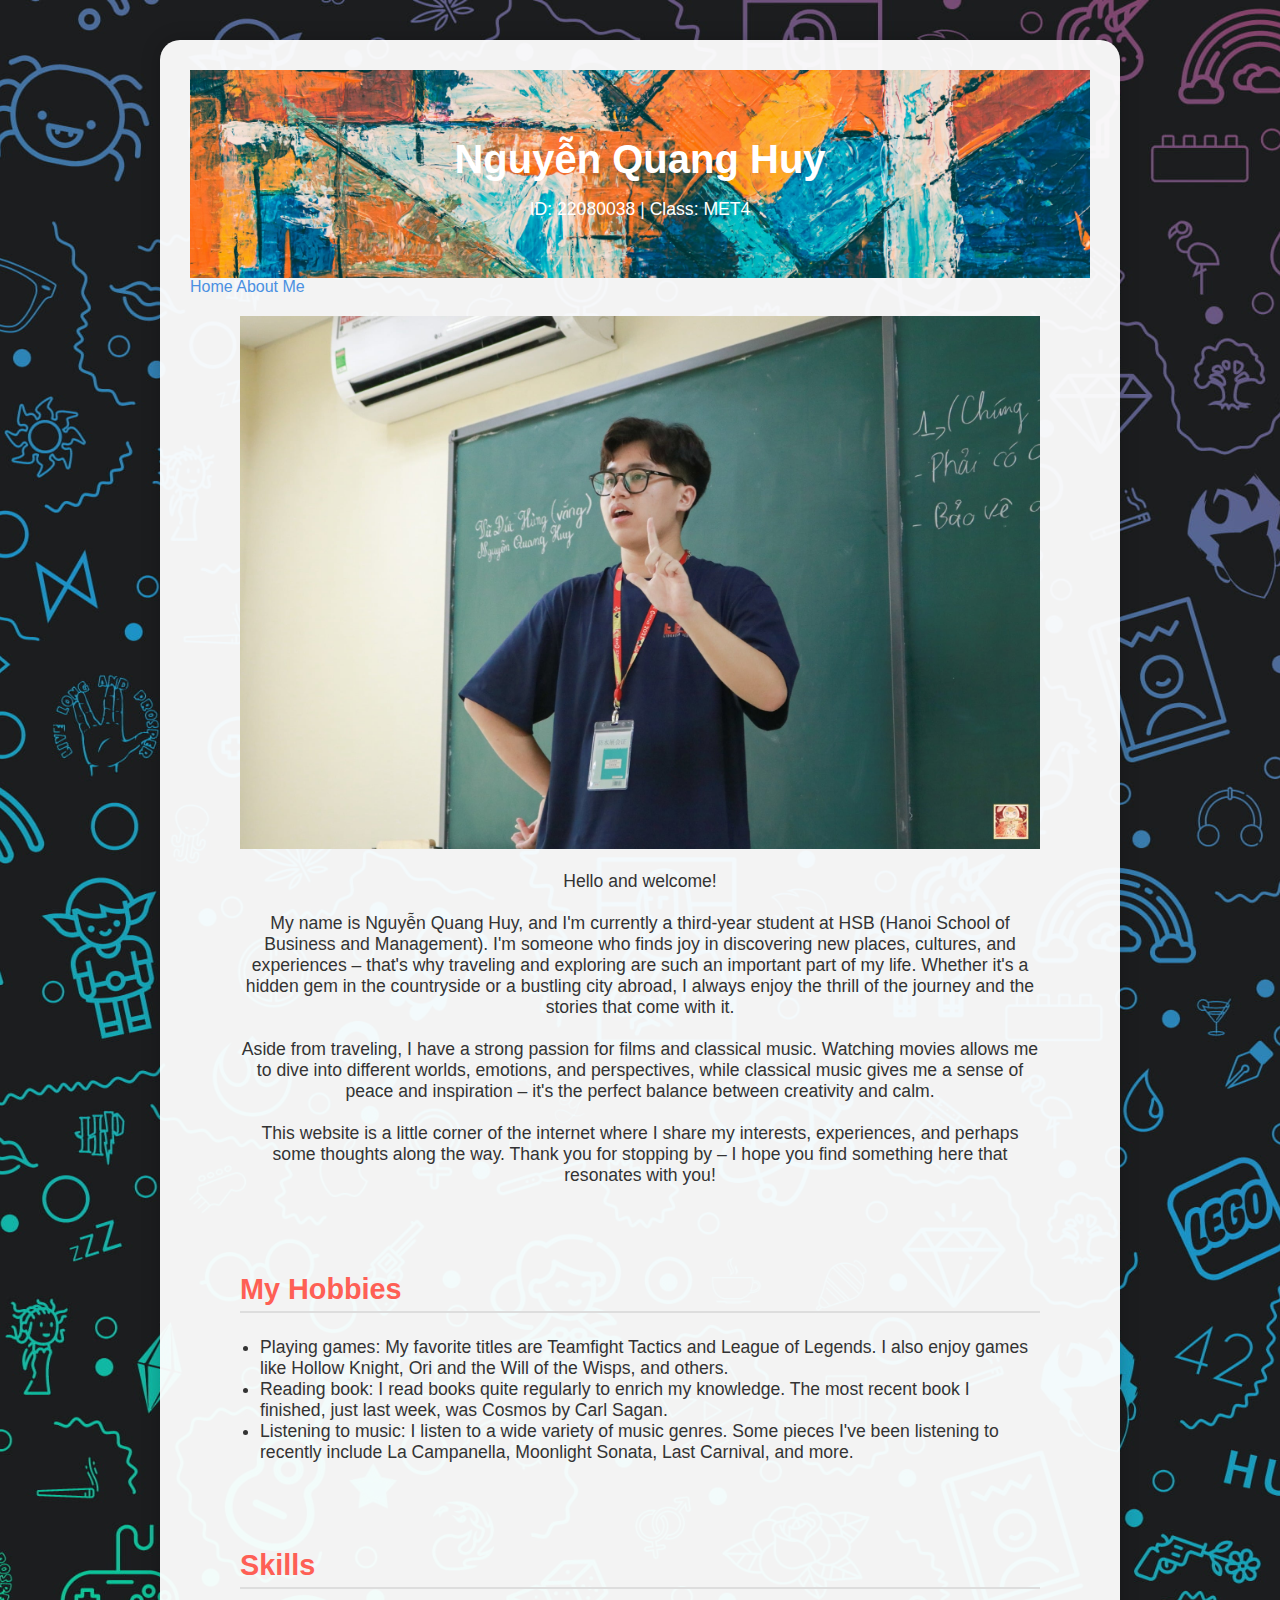
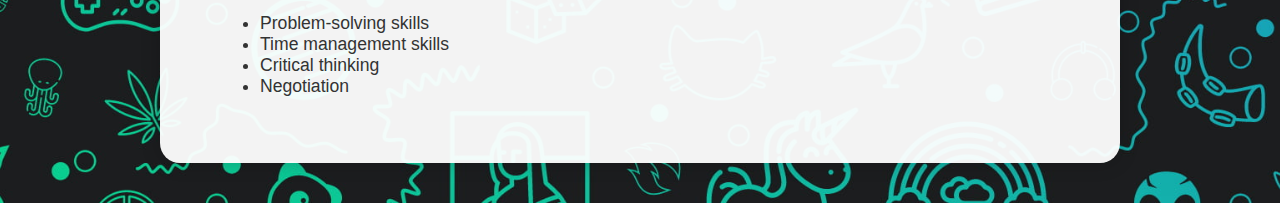
==== about.html @ 1be71d68 "Create about.html" ====
<!DOCTYPE html>
<html lang="en">
  <head>
    <meta charset="UTF-8" />
    <meta name="viewport" content="width=device-width, initial-scale=1.0" />
    <title>About Me</title>
    <link rel="stylesheet" href="styles.css" />
  </head>
  <body>
    <div class="container">
      <header>
        <h1>Nguyễn Quang Huy</h1>
        <p>ID: 22080038 | Class: MET4</p>
      </header>

      <nav class="nav-buttons">
        <a href="index.html" class="nav-button">Home</a>
        <a href="about.html" class="nav-button active">About Me</a>
      </nav>
      
      <section class="intro">
        <img src="portrait.jpg" alt="My Portrait" class="portrait" />
        <p>
          Hello and welcome!
          </br>
          </br>
          My name is Nguyễn Quang Huy, and I'm currently a third-year student at HSB (Hanoi School of Business and Management). I'm someone who finds joy in discovering new places, cultures, and experiences – that's why traveling and exploring are such an important part of my life. Whether it's a hidden gem in the countryside or a bustling city abroad, I always enjoy the thrill of the journey and the stories that come with it.
          </br></br>
          Aside from traveling, I have a strong passion for films and classical music. Watching movies allows me to dive into different worlds, emotions, and perspectives, while classical music gives me a sense of peace and inspiration – it's the perfect balance between creativity and calm.
          </br></br>
          This website is a little corner of the internet where I share my interests, experiences, and perhaps some thoughts along the way.
          Thank you for stopping by – I hope you find something here that resonates with you!
        </p>
      </section>

      <section>
        <h2>My Hobbies</h2>
        <ul>
          <li>Playing games: My favorite titles are Teamfight Tactics and League of Legends. I also enjoy games like Hollow Knight, Ori and the Will of the Wisps, and others.</li>
          <li>Reading book: I read books quite regularly to enrich my knowledge. The most recent book I finished, just last week, was Cosmos by Carl Sagan. </li>
          <li>Listening to music: I listen to a wide variety of music genres. Some pieces I've been listening to recently include La Campanella, Moonlight Sonata, Last Carnival, and more.</li>
        </ul>
      </section>

      <section>
        <h2>Skills</h2>
        <ul>
          <li>Problem-solving skills</li>
          <li>Time management skills</li>
          <li>Critical thinking</li>
          <li>Negotiation</li>
        </ul>
      </section>
    </div>
  </body>
</html>
---- styles.css ----
body {
  font-family: "Segoe UI", Tahoma, Geneva, Verdana, sans-serif;
  background-image: url("doodle.jpg");
  background-size: cover;
  background-position: center;
  background-repeat: repeat;
  color: #333;
  margin: 0;
  padding: 0;
}

header {
  background-image: url("background.jpg");
  background-size: cover;
  background-position: center;
  color: white;
  padding: 40px 20px;
  text-align: center;
}

.intro {
  text-align: center;
  padding: 20px;
}

.portrait {
  width: 100%;
}

section {
  padding: 20px;
  max-width: 800px;
  margin: auto;
}

form input,
form textarea {
  width: 100%;
  padding: 10px;
  margin: 5px 0;
}

.container {
  background-color: rgba(255, 255, 255, 0.95); /* Slightly transparent white */
  margin: 40px auto;
  padding: 30px;
  max-width: 900px;
  border-radius: 20px;
  box-shadow: 0 0 20px rgba(0, 0, 0, 0.2);
}

h1 {
  font-size: 2.5rem;
  margin-bottom: 10px;
}

h2 {
  font-size: 1.8rem;
  color: #fe5f55;
  border-bottom: 2px solid #ddd;
  padding-bottom: 5px;
  margin-top: 30px;
}

p,
li,
label,
input,
textarea {
  font-size: 1.1rem;
}

ul,
ol {
  padding-left: 20px;
}

a {
  color: #4a90e2;
  text-decoration: none;
}

a:hover {
  text-decoration: underline;
}

button {
  background-color: #b68cb8;
  color: white;
  padding: 10px 20px;
  border: none;
  border-radius: 8px;
  cursor: pointer;
  font-size: 1rem;
  transition: background 0.3s;
}

button:hover {
  background-color: #357abd;
}
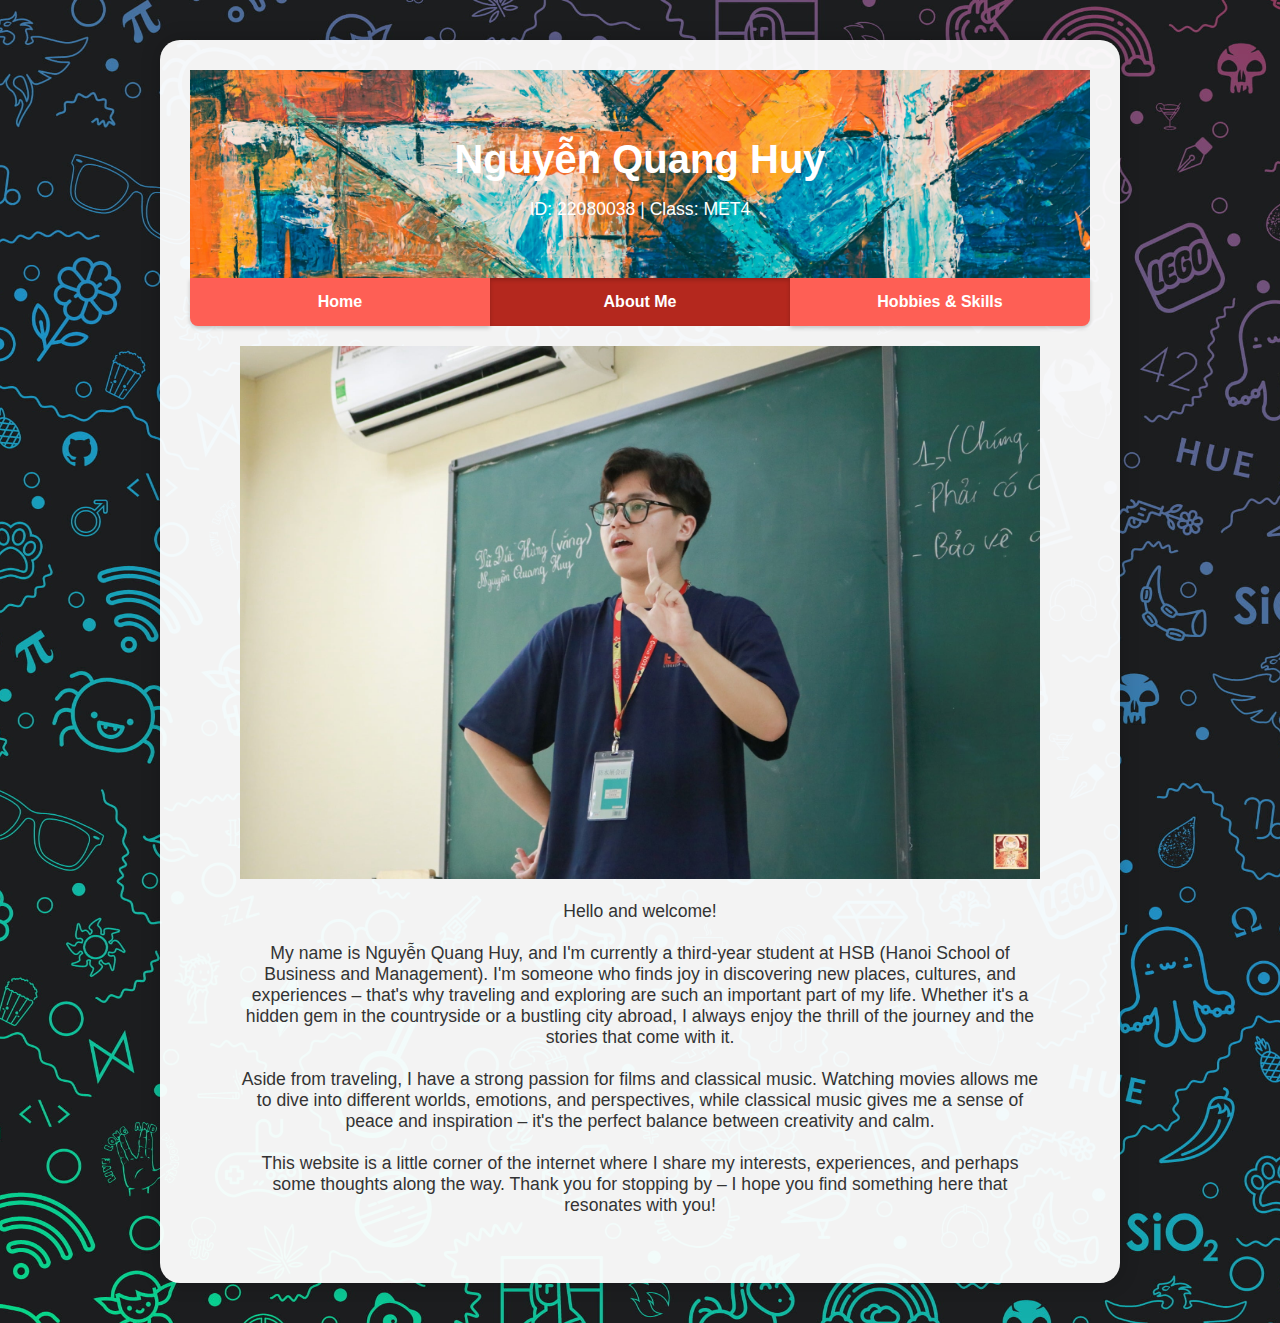
==== commit 0847a0f4: "Update about.html" ====
--- a/about.html
+++ b/about.html
@@ -16,6 +16,7 @@
       <nav class="nav-buttons">
         <a href="index.html" class="nav-button">Home</a>
         <a href="about.html" class="nav-button active">About Me</a>
+        <a href="about.html" class="nav-button">Hobbies & Skills</a>
       </nav>
       
       <section class="intro">
@@ -32,25 +33,6 @@
           Thank you for stopping by – I hope you find something here that resonates with you!
         </p>
       </section>
-
-      <section>
-        <h2>My Hobbies</h2>
-        <ul>
-          <li>Playing games: My favorite titles are Teamfight Tactics and League of Legends. I also enjoy games like Hollow Knight, Ori and the Will of the Wisps, and others.</li>
-          <li>Reading book: I read books quite regularly to enrich my knowledge. The most recent book I finished, just last week, was Cosmos by Carl Sagan. </li>
-          <li>Listening to music: I listen to a wide variety of music genres. Some pieces I've been listening to recently include La Campanella, Moonlight Sonata, Last Carnival, and more.</li>
-        </ul>
-      </section>
-
-      <section>
-        <h2>Skills</h2>
-        <ul>
-          <li>Problem-solving skills</li>
-          <li>Time management skills</li>
-          <li>Critical thinking</li>
-          <li>Negotiation</li>
-        </ul>
-      </section>
     </div>
   </body>
 </html>
--- a/styles.css
+++ b/styles.css
@@ -98,3 +98,73 @@
 button:hover {
   background-color: #357abd;
 }
+
+.nav-buttons {
+  margin: 0 0 0 0;
+  display: flex;
+  width: 100%;
+}
+
+.nav-button {
+  flex: 1;
+  display: block;
+  padding: 15px 20px;
+  background-color: #fe5f55;
+  color: white;
+  text-decoration: none;
+  text-align: center;
+  font-weight: bold;
+  box-shadow: 0 2px 4px rgba(0, 0, 0, 0.2);
+  transition: all 0.3s ease;
+  border-radius: 0;
+}
+
+.nav-button:first-child {
+  border-bottom-left-radius: 8px;
+}
+
+.nav-button:last-child {
+  border-bottom-right-radius: 8px;
+}
+
+.nav-button:hover {
+  background-color: #c94239;
+  box-shadow: 0 4px 8px rgba(0, 0, 0, 0.2);
+  text-decoration: none;
+}
+
+.nav-button.active {
+  background-color: #b4281e;
+  box-shadow: inset 0 2px 4px rgba(0, 0, 0, 0.2);
+  transform: translateY(0);
+}
+
+.social-links {
+  display: flex;
+  justify-content: center;
+  gap: 20px;
+  margin: 20px 0;
+}
+
+.social-button {
+  display: flex;
+  align-items: center;
+  padding: 12px 24px;
+  background-color: #4267B2;
+  color: white;
+  border-radius: 8px;
+  transition: all 0.3s ease;
+  font-weight: bold;
+}
+
+.social-button:hover {
+  background-color: #365899;
+  transform: translateY(-2px);
+  text-decoration: none;
+  box-shadow: 0 4px 8px rgba(0, 0, 0, 0.2);
+}
+
+.social-button i {
+  margin-right: 10px;
+  font-size: 1.2em;
+}
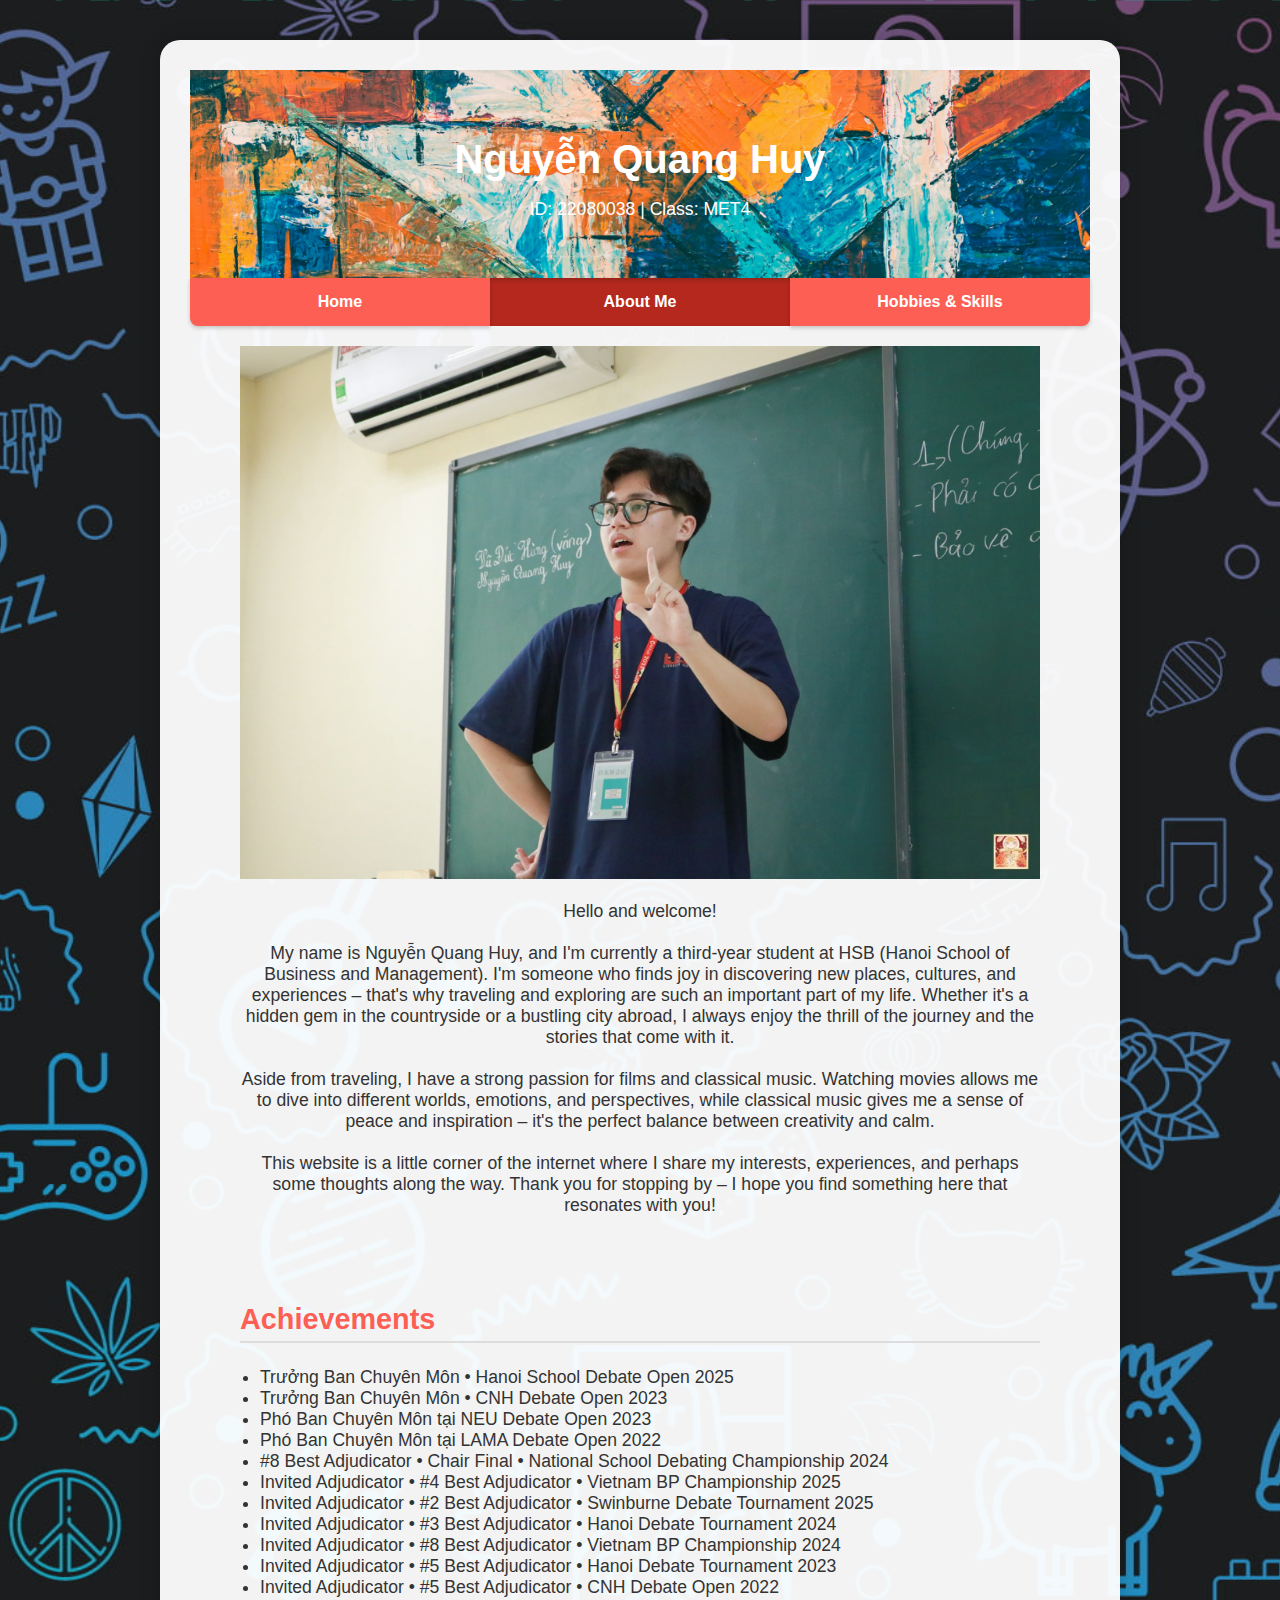
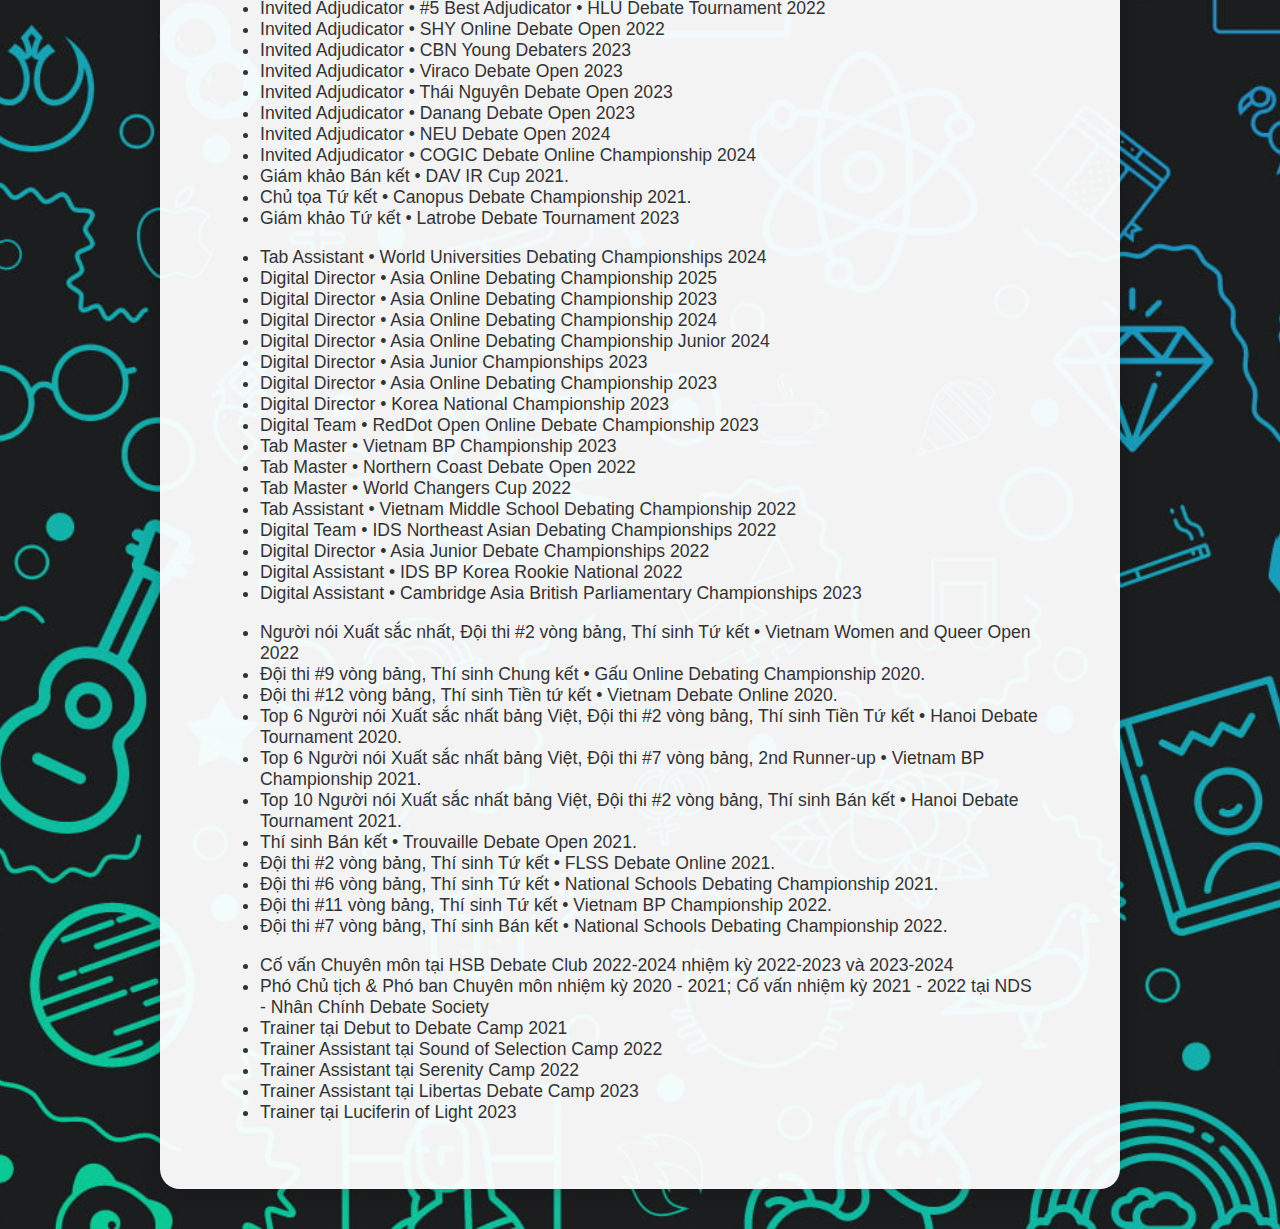
==== commit 86cae6ec: "Update about.html" ====
--- a/about.html
+++ b/about.html
@@ -16,7 +16,7 @@
       <nav class="nav-buttons">
         <a href="index.html" class="nav-button">Home</a>
         <a href="about.html" class="nav-button active">About Me</a>
-        <a href="about.html" class="nav-button">Hobbies & Skills</a>
+        <a href="hobbies.html" class="nav-button">Hobbies & Skills</a>
       </nav>
       
       <section class="intro">
@@ -33,6 +33,72 @@
           Thank you for stopping by – I hope you find something here that resonates with you!
         </p>
       </section>
+
+      <section>
+        <h2>Achievements</h2>
+        <ul>
+          <li>Trưởng Ban Chuyên Môn • Hanoi School Debate Open 2025</li>
+          <li>Trưởng Ban Chuyên Môn • CNH Debate Open 2023</li>
+          <li>Phó Ban Chuyên Môn tại NEU Debate Open 2023</li>
+          <li>Phó Ban Chuyên Môn tại LAMA Debate Open 2022</li>
+          <li>#8 Best Adjudicator • Chair Final • National School Debating Championship 2024</li>
+          <li>Invited Adjudicator • #4 Best Adjudicator • Vietnam BP Championship 2025</li>
+          <li>Invited Adjudicator • #2 Best Adjudicator • Swinburne Debate Tournament 2025</li>
+          <li>Invited Adjudicator • #3 Best Adjudicator • Hanoi Debate Tournament 2024</li>
+          <li>Invited Adjudicator • #8 Best Adjudicator • Vietnam BP Championship 2024</li>
+          <li>Invited Adjudicator • #5 Best Adjudicator • Hanoi Debate Tournament 2023</li>
+          <li>Invited Adjudicator • #5 Best Adjudicator • CNH Debate Open 2022</li>
+          <li>Invited Adjudicator • #5 Best Adjudicator • HLU Debate Tournament 2022</li>
+          <li>Invited Adjudicator • SHY Online Debate Open 2022</li>
+          <li>Invited Adjudicator • CBN Young Debaters 2023</li>
+          <li>Invited Adjudicator • Viraco Debate Open 2023</li>
+          <li>Invited Adjudicator • Thái Nguyên Debate Open 2023</li>
+          <li>Invited Adjudicator • Danang Debate Open 2023</li>
+          <li>Invited Adjudicator • NEU Debate Open 2024</li>
+          <li>Invited Adjudicator • COGIC Debate Online Championship 2024</li>
+          <li>Giám khảo Bán kết • DAV IR Cup 2021.</li>
+          <li>Chủ tọa Tứ kết • Canopus Debate Championship 2021.</li>
+          <li>Giám khảo Tứ kết • Latrobe Debate Tournament 2023</li>
+          </br>
+          <li>Tab Assistant • World Universities Debating Championships 2024</li>
+          <li>Digital Director • Asia Online Debating Championship 2025</li>
+          <li>Digital Director • Asia Online Debating Championship 2023</li>
+          <li>Digital Director • Asia Online Debating Championship 2024</li>
+          <li>Digital Director • Asia Online Debating Championship Junior 2024</li>
+          <li>Digital Director • Asia Junior Championships 2023</li>
+          <li>Digital Director • Asia Online Debating Championship 2023</li>
+          <li>Digital Director • Korea National Championship 2023</li>
+          <li>Digital Team • RedDot Open Online Debate Championship 2023</li>
+          <li>Tab Master • Vietnam BP Championship 2023</li>
+          <li>Tab Master • Northern Coast Debate Open 2022</li>
+          <li>Tab Master • World Changers Cup 2022</li>
+          <li>Tab Assistant • Vietnam Middle School Debating Championship 2022</li>
+          <li>Digital Team • IDS Northeast Asian Debating Championships 2022</li>
+          <li>Digital Director • Asia Junior Debate Championships 2022</li>
+          <li>Digital Assistant • IDS BP Korea Rookie National 2022</li>
+          <li>Digital Assistant • Cambridge Asia British Parliamentary Championships 2023</li>
+          </br>
+          <li>Người nói Xuất sắc nhất, Đội thi #2 vòng bảng, Thí sinh Tứ kết • Vietnam Women and Queer Open 2022</li>
+          <li>Đội thi #9 vòng bảng, Thí sinh Chung kết • Gấu Online Debating Championship 2020.</li>
+          <li>Đội thi #12 vòng bảng, Thí sinh Tiền tứ kết • Vietnam Debate Online 2020.</li>
+          <li>Top 6 Người nói Xuất sắc nhất bảng Việt, Đội thi #2 vòng bảng, Thí sinh Tiền Tứ kết • Hanoi Debate Tournament 2020.</li>
+          <li>Top 6 Người nói Xuất sắc nhất bảng Việt, Đội thi #7 vòng bảng, 2nd Runner-up • Vietnam BP Championship 2021.</li>
+          <li>Top 10 Người nói Xuất sắc nhất bảng Việt, Đội thi #2 vòng bảng, Thí sinh Bán kết • Hanoi Debate Tournament 2021.</li>
+          <li>Thí sinh Bán kết • Trouvaille Debate Open 2021.</li>
+          <li>Đội thi #2 vòng bảng, Thí sinh Tứ kết • FLSS Debate Online 2021.</li>
+          <li>Đội thi #6 vòng bảng, Thí sinh Tứ kết • National Schools Debating Championship 2021.</li>
+          <li>Đội thi #11 vòng bảng, Thí sinh Tứ kết • Vietnam BP Championship 2022.</li>
+          <li>Đội thi #7 vòng bảng, Thí sinh Bán kết • National Schools Debating Championship 2022.</li>
+          </br>
+          <li>Cố vấn Chuyên môn tại HSB Debate Club 2022-2024 nhiệm kỳ 2022-2023 và 2023-2024</li>
+          <li>Phó Chủ tịch & Phó ban Chuyên môn nhiệm kỳ 2020 - 2021; Cố vấn nhiệm kỳ 2021 - 2022 tại NDS - Nhân Chính Debate Society</li>
+          <li>Trainer tại Debut to Debate Camp 2021</li>
+          <li>Trainer Assistant tại Sound of Selection Camp 2022</li>
+          <li>Trainer Assistant tại Serenity Camp 2022</li>
+          <li>Trainer Assistant tại Libertas Debate Camp 2023</li>
+          <li>Trainer tại Luciferin of Light 2023</li>
+        </ul>
+      </section>
     </div>
   </body>
 </html>
